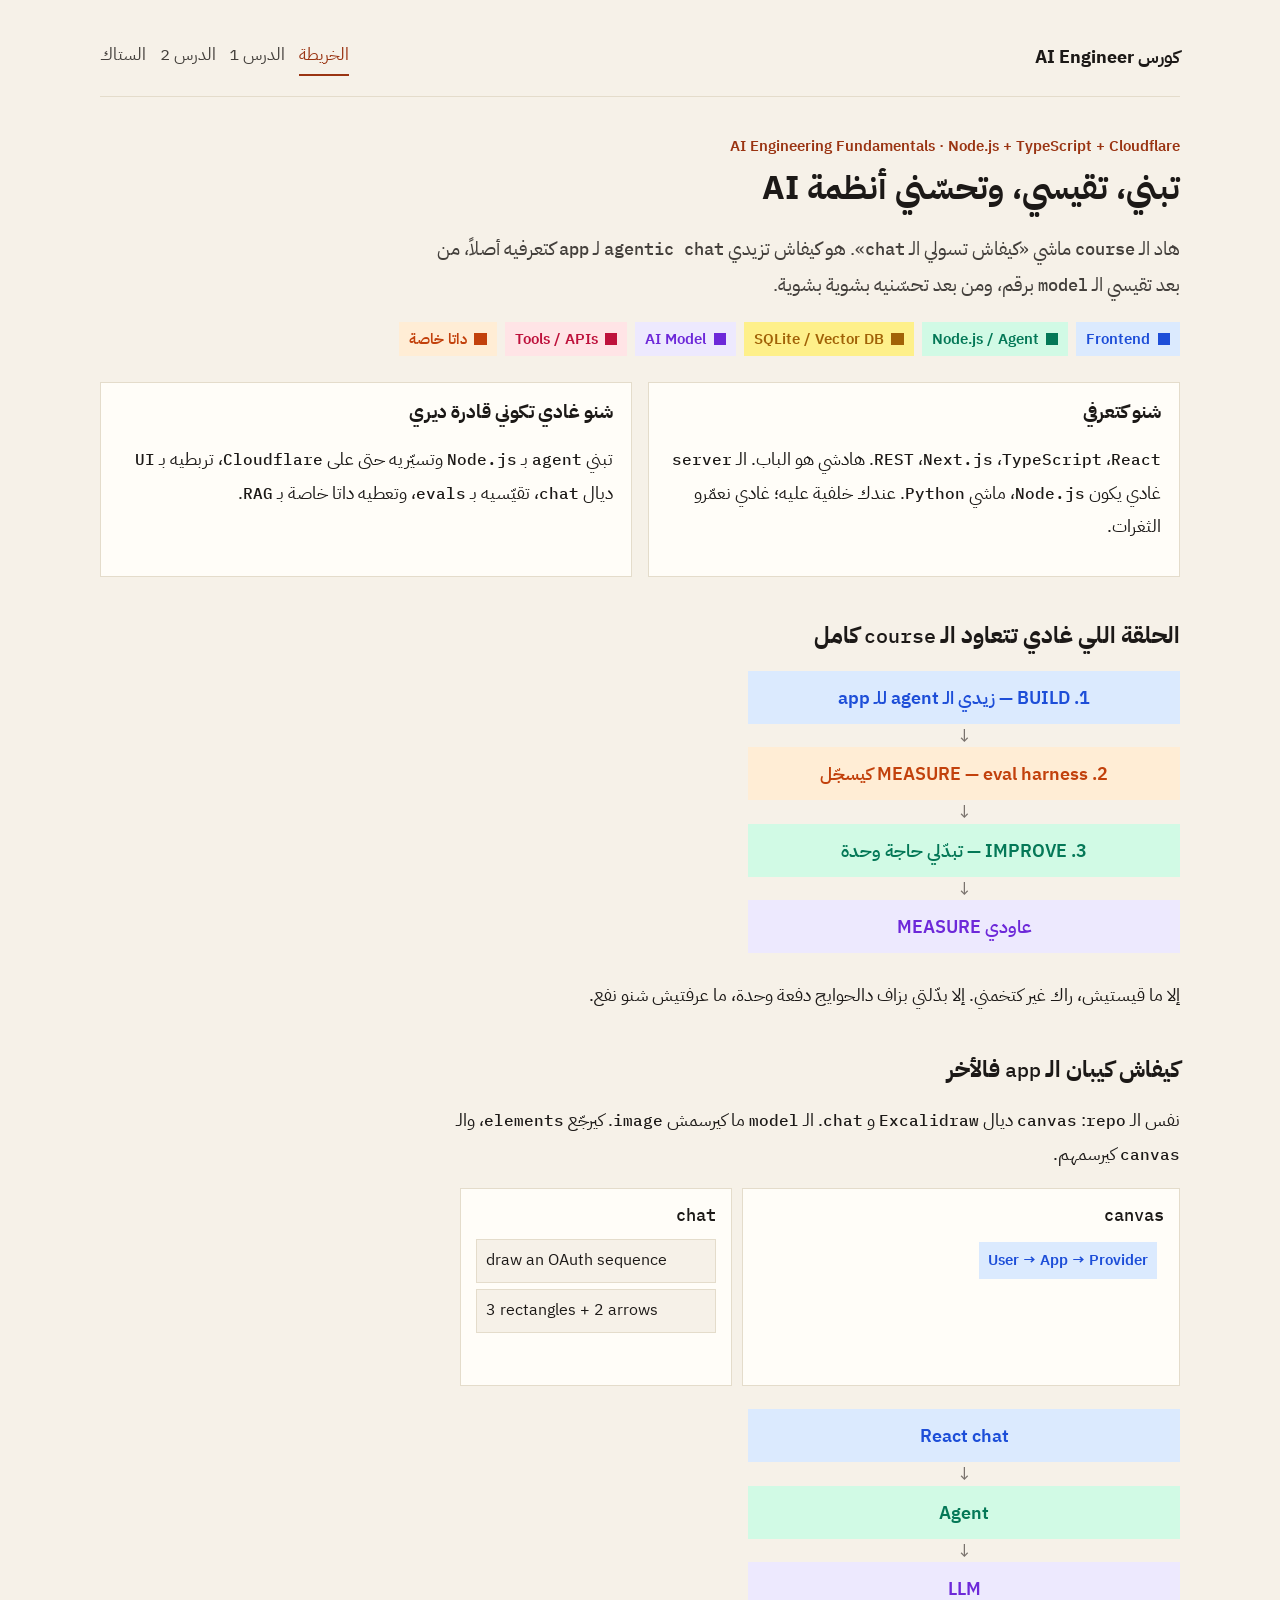
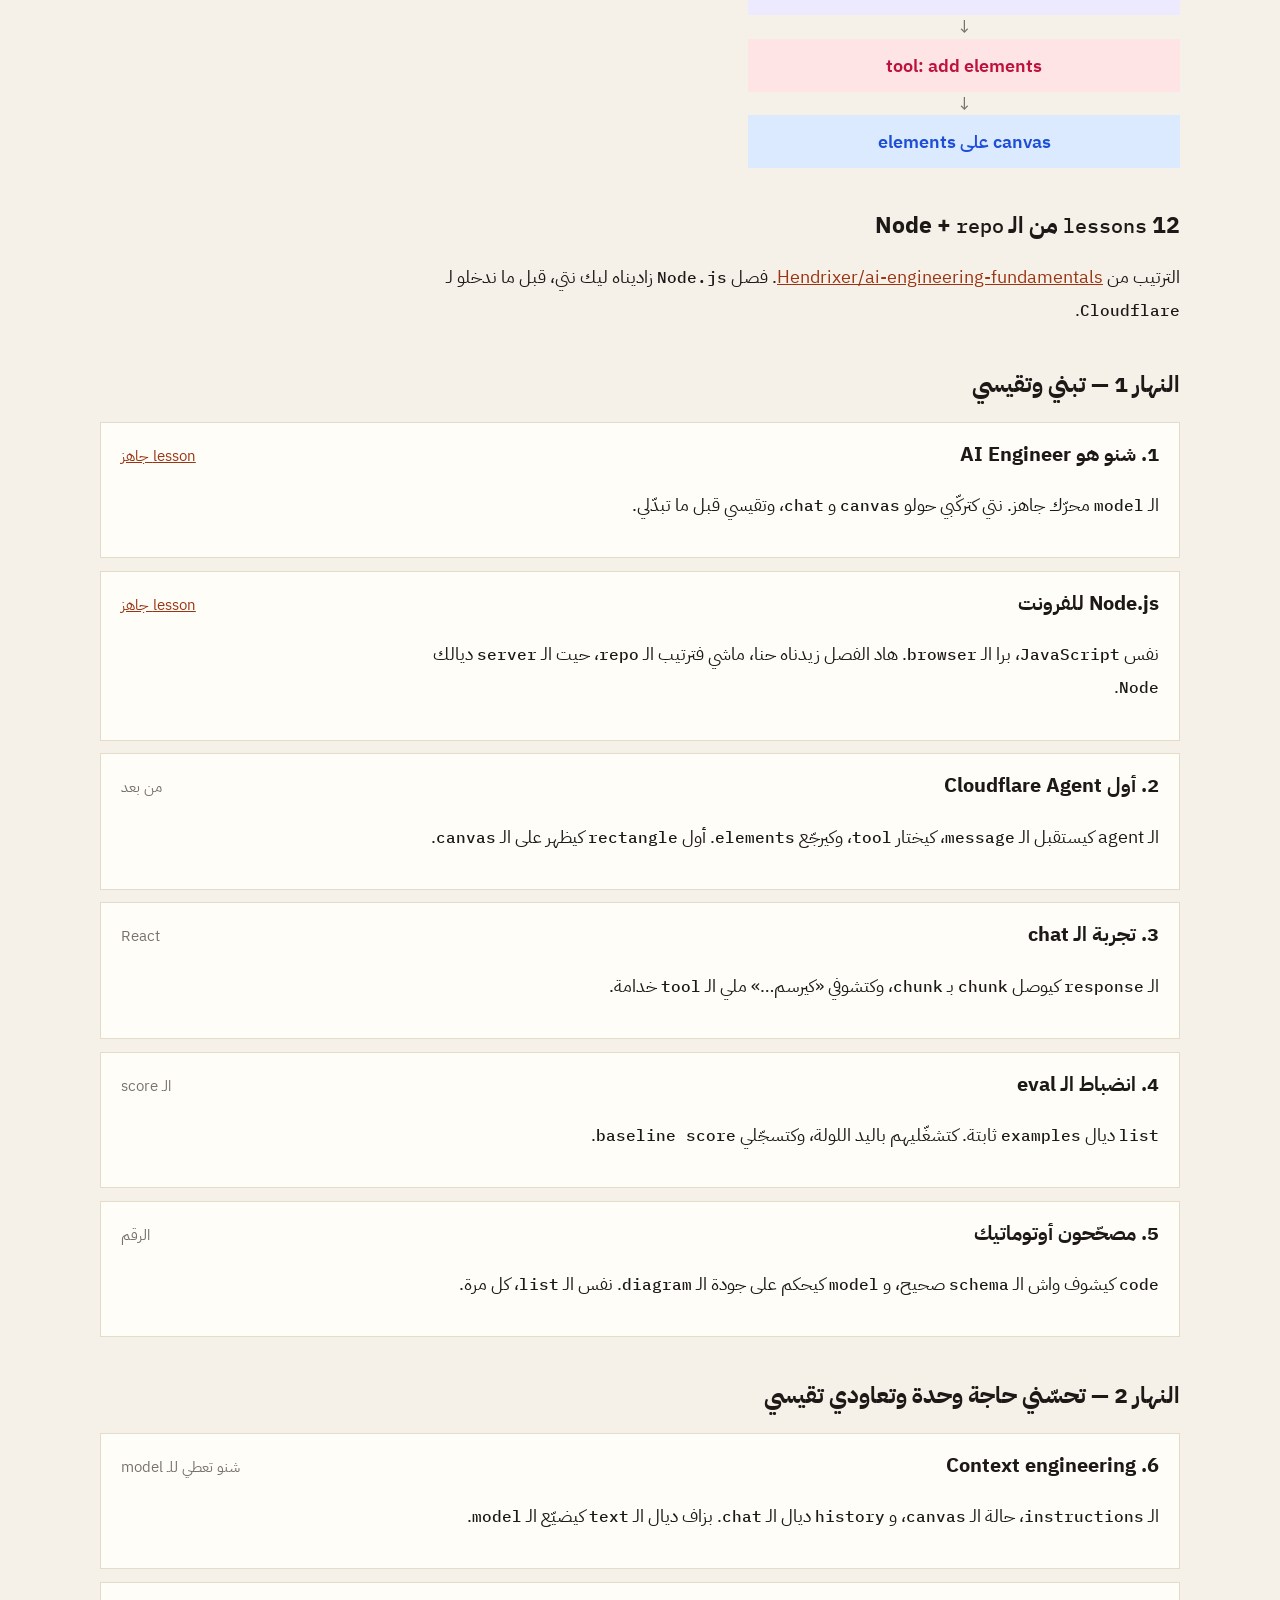
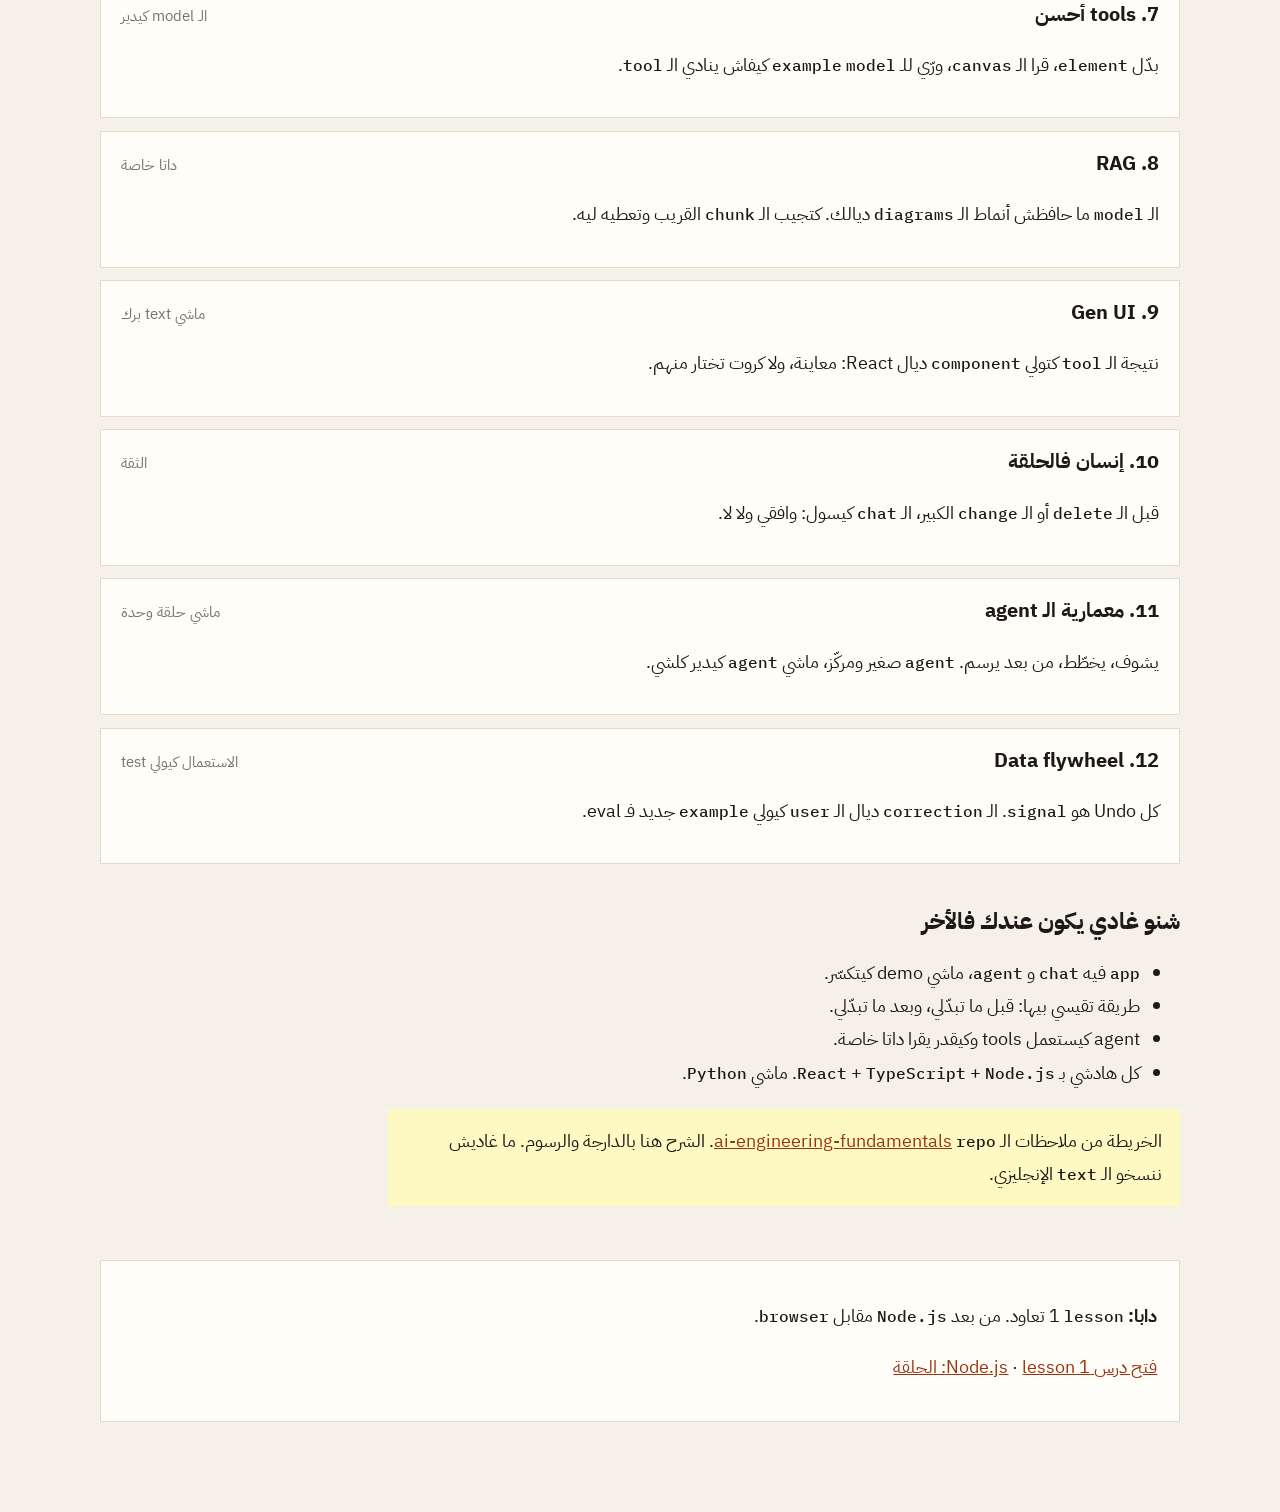
==== index.html @ 4b99bef3 "Initial commit" ====
<!DOCTYPE html>
<html lang="ar" dir="rtl">
<head>
  <meta charset="utf-8">
  <meta name="viewport" content="width=device-width, initial-scale=1">
  <title>الخريطة — AI Engineering Fundamentals</title>
  <link rel="stylesheet" href="assets/course.css">
</head>
<body data-root="." data-page="roadmap">
  <div class="wrap">
    <nav class="site-nav" data-nav></nav>

    <p class="kicker">AI Engineering Fundamentals · Node.js + TypeScript + Cloudflare</p>
    <h1>تبني، تقيسي، وتحسّني أنظمة AI</h1>
    <p class="lede">
      هاد الـ <bdi class="t" dir="ltr">course</bdi> ماشي «كيفاش تسولي الـ <bdi class="t" dir="ltr">chat</bdi>».
      هو كيفاش تزيدي
      <bdi class="t" dir="ltr">agentic chat</bdi>
      لـ <bdi class="t" dir="ltr">app</bdi> كتعرفيه أصلاً،
      من بعد تقيسي الـ <bdi class="t" dir="ltr">model</bdi> برقم،
      ومن بعد تحسّنيه بشوية بشوية.
    </p>

    <div class="legend">
      <span class="chip fe"><i></i> Frontend</span>
      <span class="chip be"><i></i> Node.js / Agent</span>
      <span class="chip db"><i></i> SQLite / Vector DB</span>
      <span class="chip md"><i></i> AI Model</span>
      <span class="chip ex"><i></i> Tools / APIs</span>
      <span class="chip da"><i></i> داتا خاصة</span>
    </div>

    <div class="grid-2">
      <article class="card">
        <h3>شنو كتعرفي</h3>
        <p>
          <bdi class="t" dir="ltr">React</bdi>،
          <bdi class="t" dir="ltr">TypeScript</bdi>،
          <bdi class="t" dir="ltr">Next.js</bdi>،
          <bdi class="t" dir="ltr">REST</bdi>.
          هادشي هو الباب. الـ <bdi class="t" dir="ltr">server</bdi> غادي يكون
          <bdi class="t" dir="ltr">Node.js</bdi>،
          ماشي
          <bdi class="t" dir="ltr">Python</bdi>.
          عندك خلفية عليه؛ غادي نعمّرو الثغرات.
        </p>
      </article>
      <article class="card">
        <h3>شنو غادي تكوني قادرة ديري</h3>
        <p>
          تبني
          <bdi class="t" dir="ltr">agent</bdi>
          بـ
          <bdi class="t" dir="ltr">Node.js</bdi>
          وتسيّريه حتى على
          <bdi class="t" dir="ltr">Cloudflare</bdi>،
          تربطيه بـ <bdi class="t" dir="ltr">UI</bdi> ديال <bdi class="t" dir="ltr">chat</bdi>،
          تقيّسيه بـ
          <bdi class="t" dir="ltr">evals</bdi>،
          وتعطيه داتا خاصة بـ
          <bdi class="t" dir="ltr">RAG</bdi>.
        </p>
      </article>
    </div>

    <h2>الحلقة اللي غادي تتعاود الـ <bdi class="t" dir="ltr">course</bdi> كامل</h2>
    <div class="flow">
      <div class="box fe">1. BUILD — زيدي الـ agent للـ app</div>
      <div class="arrow">↓</div>
      <div class="box da">2. MEASURE — eval harness كيسجّل</div>
      <div class="arrow">↓</div>
      <div class="box be">3. IMPROVE — تبدّلي حاجة وحدة</div>
      <div class="arrow">↓</div>
      <div class="box md">عاودي MEASURE</div>
    </div>
    <p>إلا ما قيستيش، راك غير كتخمني. إلا بدّلتي بزاف دالحوايج دفعة وحدة، ما عرفتيش شنو نفع.</p>

    <h2>كيفاش كيبان الـ <bdi class="t" dir="ltr">app</bdi> فالأخر</h2>
    <p>
      نفس الـ <bdi class="t" dir="ltr">repo</bdi>:
      <bdi class="t" dir="ltr">canvas</bdi>
      ديال
      <bdi class="t" dir="ltr">Excalidraw</bdi>
      و
      <bdi class="t" dir="ltr">chat</bdi>.
      الـ
      <bdi class="t" dir="ltr">model</bdi>
      ما كيرسمش
      <bdi class="t" dir="ltr">image</bdi>.
      كيرجّع
      <bdi class="t" dir="ltr">elements</bdi>،
      والـ
      <bdi class="t" dir="ltr">canvas</bdi>
      كيرسمهم.
    </p>
    <div class="screen" aria-label="canvas بجنب chat">
      <div class="pane">
        <h3><bdi class="t" dir="ltr">canvas</bdi></h3>
        <span class="shape fe" dir="ltr">User → App → Provider</span>
      </div>
      <div class="pane">
        <h3><bdi class="t" dir="ltr">chat</bdi></h3>
        <div class="msg" dir="ltr">draw an OAuth sequence</div>
        <div class="msg" dir="ltr">3 rectangles + 2 arrows</div>
      </div>
    </div>
    <div class="flow">
      <div class="box fe">React chat</div>
      <div class="arrow">↓</div>
      <div class="box be">Agent</div>
      <div class="arrow">↓</div>
      <div class="box md">LLM</div>
      <div class="arrow">↓</div>
      <div class="box ex" dir="ltr">tool: add elements</div>
      <div class="arrow">↓</div>
      <div class="box fe" dir="ltr">elements على canvas</div>
    </div>

    <h2>12 <bdi class="t" dir="ltr">lessons</bdi> من الـ <bdi class="t" dir="ltr">repo</bdi> + Node</h2>
    <p>
      الترتيب من
      <a href="https://github.com/Hendrixer/ai-engineering-fundamentals" dir="ltr">Hendrixer/ai-engineering-fundamentals</a>.
      فصل
      <bdi class="t" dir="ltr">Node.js</bdi>
      زاديناه ليك نتي، قبل ما ندخلو لـ
      <bdi class="t" dir="ltr">Cloudflare</bdi>.
    </p>

    <h2>النهار 1 — تبني وتقيسي</h2>
    <div class="phases">
      <section class="phase">
        <header>
          <h2>1. شنو هو AI Engineer</h2>
          <span class="meta"><a href="lessons/0002-build-measure-improve.html">lesson جاهز</a></span>
        </header>
        <p>الـ <bdi class="t" dir="ltr">model</bdi> محرّك جاهز. نتي كتركّبي حولو <bdi class="t" dir="ltr">canvas</bdi> و <bdi class="t" dir="ltr">chat</bdi>، وتقيسي قبل ما تبدّلي.</p>
      </section>
      <section class="phase">
        <header>
          <h2>Node.js للفرونت</h2>
          <span class="meta"><a href="lessons/0003-nodejs-vs-browser.html">lesson جاهز</a></span>
        </header>
        <p>نفس <bdi class="t" dir="ltr">JavaScript</bdi>، برا الـ <bdi class="t" dir="ltr">browser</bdi>. هاد الفصل زيدناه حنا، ماشي فترتيب الـ <bdi class="t" dir="ltr">repo</bdi>، حيت الـ <bdi class="t" dir="ltr">server</bdi> ديالك <bdi class="t" dir="ltr">Node</bdi>.</p>
      </section>
      <section class="phase">
        <header>
          <h2>2. أول Cloudflare Agent</h2>
          <span class="meta">من بعد</span>
        </header>
        <p>الـ agent كيستقبل الـ <bdi class="t" dir="ltr">message</bdi>، كيختار <bdi class="t" dir="ltr">tool</bdi>، وكيرجّع <bdi class="t" dir="ltr">elements</bdi>. أول <bdi class="t" dir="ltr">rectangle</bdi> كيظهر على الـ <bdi class="t" dir="ltr">canvas</bdi>.</p>
      </section>
      <section class="phase">
        <header>
          <h2>3. تجربة الـ chat</h2>
          <span class="meta">React</span>
        </header>
        <p>الـ <bdi class="t" dir="ltr">response</bdi> كيوصل <bdi class="t" dir="ltr">chunk</bdi> بـ <bdi class="t" dir="ltr">chunk</bdi>، وكتشوفي «كيرسم…» ملي الـ <bdi class="t" dir="ltr">tool</bdi> خدامة.</p>
      </section>
      <section class="phase">
        <header>
          <h2>4. انضباط الـ eval</h2>
          <span class="meta">الـ score</span>
        </header>
        <p><bdi class="t" dir="ltr">list</bdi> ديال <bdi class="t" dir="ltr">examples</bdi> ثابتة. كتشغّليهم باليد اللولة، وكتسجّلي <bdi class="t" dir="ltr">baseline score</bdi>.</p>
      </section>
      <section class="phase">
        <header>
          <h2>5. مصحّحون أوتوماتيك</h2>
          <span class="meta">الرقم</span>
        </header>
        <p><bdi class="t" dir="ltr">code</bdi> كيشوف واش الـ <bdi class="t" dir="ltr">schema</bdi> صحيح، و <bdi class="t" dir="ltr">model</bdi> كيحكم على جودة الـ <bdi class="t" dir="ltr">diagram</bdi>. نفس الـ <bdi class="t" dir="ltr">list</bdi>، كل مرة.</p>
      </section>
    </div>

    <h2>النهار 2 — تحسّني حاجة وحدة وتعاودي تقيسي</h2>
    <div class="phases">
      <section class="phase">
        <header>
          <h2>6. Context engineering</h2>
          <span class="meta">شنو تعطي للـ model</span>
        </header>
        <p>الـ <bdi class="t" dir="ltr">instructions</bdi>، حالة الـ <bdi class="t" dir="ltr">canvas</bdi>، و <bdi class="t" dir="ltr">history</bdi> ديال الـ <bdi class="t" dir="ltr">chat</bdi>. بزاف ديال الـ <bdi class="t" dir="ltr">text</bdi> كيضيّع الـ <bdi class="t" dir="ltr">model</bdi>.</p>
      </section>
      <section class="phase">
        <header>
          <h2>7. tools أحسن</h2>
          <span class="meta">الـ model كيدير</span>
        </header>
        <p>بدّل <bdi class="t" dir="ltr">element</bdi>، قرا الـ <bdi class="t" dir="ltr">canvas</bdi>، ورّي للـ <bdi class="t" dir="ltr">model</bdi> <bdi class="t" dir="ltr">example</bdi> كيفاش ينادي الـ <bdi class="t" dir="ltr">tool</bdi>.</p>
      </section>
      <section class="phase">
        <header>
          <h2>8. RAG</h2>
          <span class="meta">داتا خاصة</span>
        </header>
        <p>الـ <bdi class="t" dir="ltr">model</bdi> ما حافظش أنماط الـ <bdi class="t" dir="ltr">diagrams</bdi> ديالك. كتجيب الـ <bdi class="t" dir="ltr">chunk</bdi> القريب وتعطيه ليه.</p>
      </section>
      <section class="phase">
        <header>
          <h2>9. Gen UI</h2>
          <span class="meta">ماشي text برك</span>
        </header>
        <p>نتيجة الـ <bdi class="t" dir="ltr">tool</bdi> كتولي <bdi class="t" dir="ltr">component</bdi> ديال React: معاينة، ولا كروت تختار منهم.</p>
      </section>
      <section class="phase">
        <header>
          <h2>10. إنسان فالحلقة</h2>
          <span class="meta">الثقة</span>
        </header>
        <p>قبل الـ <bdi class="t" dir="ltr">delete</bdi> أو الـ <bdi class="t" dir="ltr">change</bdi> الكبير، الـ <bdi class="t" dir="ltr">chat</bdi> كيسول: وافقي ولا لا.</p>
      </section>
      <section class="phase">
        <header>
          <h2>11. معمارية الـ agent</h2>
          <span class="meta">ماشي حلقة وحدة</span>
        </header>
        <p>يشوف، يخطّط، من بعد يرسم. <bdi class="t" dir="ltr">agent</bdi> صغير ومركّز، ماشي <bdi class="t" dir="ltr">agent</bdi> كيدير كلشي.</p>
      </section>
      <section class="phase">
        <header>
          <h2>12. Data flywheel</h2>
          <span class="meta">الاستعمال كيولي test</span>
        </header>
        <p>كل Undo هو <bdi class="t" dir="ltr">signal</bdi>. الـ <bdi class="t" dir="ltr">correction</bdi> ديال الـ <bdi class="t" dir="ltr">user</bdi> كيولي <bdi class="t" dir="ltr">example</bdi> جديد فـ eval.</p>
      </section>
    </div>

    <h2>شنو غادي يكون عندك فالأخر</h2>
    <ul>
      <li><bdi class="t" dir="ltr">app</bdi> فيه <bdi class="t" dir="ltr">chat</bdi> و <bdi class="t" dir="ltr">agent</bdi>، ماشي demo كيتكسّر.</li>
      <li>طريقة تقيسي بيها: قبل ما تبدّلي، وبعد ما تبدّلي.</li>
      <li>agent كيستعمل tools وكيقدر يقرا داتا خاصة.</li>
      <li>كل هادشي بـ <bdi class="t" dir="ltr">Node.js</bdi> + <bdi class="t" dir="ltr">TypeScript</bdi> + <bdi class="t" dir="ltr">React</bdi>. ماشي <bdi class="t" dir="ltr">Python</bdi>.</li>
    </ul>

    <div class="note">
      الخريطة من ملاحظات الـ <bdi class="t" dir="ltr">repo</bdi>
      <a href="https://github.com/Hendrixer/ai-engineering-fundamentals" dir="ltr">ai-engineering-fundamentals</a>.
      الشرح هنا بالدارجة والرسوم. ما غاديش ننسخو الـ <bdi class="t" dir="ltr">text</bdi> الإنجليزي.
    </div>

    <div class="teacher">
        <p><strong>دابا:</strong> <bdi class="t" dir="ltr">lesson</bdi> 1 تعاود. من بعد <bdi class="t" dir="ltr">Node.js</bdi> مقابل <bdi class="t" dir="ltr">browser</bdi>.</p>
      <p>
        <a href="lessons/0003-nodejs-vs-browser.html">فتح درس Node.js</a>
        ·
        <a href="lessons/0002-build-measure-improve.html">lesson 1: الحلقة</a>
      </p>
    </div>
  </div>
  <script src="assets/course.js"></script>
</body>
</html>
---- assets/course.css ----
@import url("https://fonts.googleapis.com/css2?family=IBM+Plex+Sans+Arabic:wght@400;500;600;700&family=IBM+Plex+Sans:ital,wght@0,400;0,500;0,600;1,400&family=IBM+Plex+Mono:wght@400;500&display=swap");

:root {
  --ink: #1c1917;
  --ink-soft: #44403c;
  --paper: #f6f1e8;
  --paper-2: #fffdf8;
  --muted: #78716c;
  --line: #e4dccb;
  --accent: #9a3412;
  --accent-soft: #ffedd5;
  --ok: #166534;
  --ok-bg: #dcfce7;
  --bad: #9f1239;
  --bad-bg: #ffe4e6;
  --hint: #854d0e;
  --hint-bg: #fef9c3;
  --frontend: #1d4ed8;
  --frontend-bg: #dbeafe;
  --backend: #047857;
  --backend-bg: #d1fae5;
  --database: #a16207;
  --database-bg: #fef08a;
  --model: #6d28d9;
  --model-bg: #ede9fe;
  --extapi: #be123c;
  --extapi-bg: #ffe4e6;
  --data: #c2410c;
  --data-bg: #ffedd5;
  --measure: 42rem;
}

* { box-sizing: border-box; }
html { direction: rtl; font-size: 18px; }
body {
  margin: 0;
  color: var(--ink);
  background: var(--paper);
  font-family: "IBM Plex Sans Arabic", "IBM Plex Sans", sans-serif;
  line-height: 1.85;
}
a { color: var(--accent); }
.wrap { width: min(1080px, calc(100% - 2rem)); margin: 0 auto; padding: 1.25rem 0 5rem; }
.site-nav {
  display: flex; flex-wrap: wrap; gap: 0.5rem 1rem;
  align-items: center; justify-content: space-between;
  padding: 0.85rem 0 1.1rem; border-bottom: 1px solid var(--line); margin-bottom: 2rem;
}
.site-nav .brand { font-weight: 700; color: var(--ink); text-decoration: none; }
.site-nav .links { display: flex; gap: 0.75rem; flex-wrap: wrap; }
.site-nav .links a {
  text-decoration: none; color: var(--ink-soft); font-size: 0.92rem;
  padding: 0.15rem 0; border-bottom: 2px solid transparent;
}
.site-nav .links a[aria-current="page"] { color: var(--accent); border-bottom-color: var(--accent); }
.kicker { color: var(--accent); font-weight: 600; font-size: 0.82rem; margin: 0 0 0.35rem; }
h1, h2, h3 { font-weight: 700; line-height: 1.35; margin: 0 0 0.6rem; }
h1 { font-size: 1.85rem; max-width: 28rem; }
h2 { font-size: 1.25rem; margin-top: 2.4rem; }
h3 { font-size: 1.05rem; }
.lede { font-size: 1.08rem; color: var(--ink-soft); max-width: var(--measure); }
p, li { max-width: var(--measure); }
.t, bdi.t {
  unicode-bidi: isolate; direction: ltr;
  font-family: "IBM Plex Mono", ui-monospace, monospace;
  font-size: 0.88em; font-weight: 500;
}
pre, .code-block {
  direction: ltr; unicode-bidi: isolate; text-align: left;
  font-family: "IBM Plex Mono", ui-monospace, monospace;
  font-size: 0.86rem; line-height: 1.65;
  background: #1c1917; color: #f5f5f4;
  padding: 1rem 1.1rem; overflow-x: auto; margin: 0.8rem 0 1.1rem;
}
pre .c { color: #a8a29e; }
pre .k { color: #93c5fd; }
pre .s { color: #86efac; }
.legend { display: flex; flex-wrap: wrap; gap: 0.45rem; margin: 1rem 0 1.4rem; }
.chip {
  display: inline-flex; align-items: center; gap: 0.4rem;
  padding: 0.2rem 0.55rem; font-size: 0.82rem; font-weight: 600;
}
.chip i { width: 0.7rem; height: 0.7rem; display: inline-block; }
.fe { background: var(--frontend-bg); color: var(--frontend); }
.be { background: var(--backend-bg); color: var(--backend); }
.db { background: var(--database-bg); color: var(--database); }
.md { background: var(--model-bg); color: var(--model); }
.ex { background: var(--extapi-bg); color: var(--extapi); }
.da { background: var(--data-bg); color: var(--data); }
.fe i { background: var(--frontend); }
.be i { background: var(--backend); }
.db i { background: var(--database); }
.md i { background: var(--model); }
.ex i { background: var(--extapi); }
.da i { background: var(--data); }
.flow { display: flex; flex-direction: column; max-width: 24rem; margin: 1.1rem 0 1.4rem; }
.flow .box { padding: 0.55rem 0.8rem; font-weight: 600; text-align: center; }
.flow .arrow { color: var(--muted); text-align: center; line-height: 1.1; padding: 0.1rem 0; }
.hflow { display: flex; flex-wrap: wrap; align-items: center; gap: 0.35rem; margin: 1rem 0 1.3rem; }
.hflow .box { padding: 0.45rem 0.65rem; font-weight: 600; }
.hflow .arrow { color: var(--muted); }
.screen {
  display: grid; grid-template-columns: 1.45fr 0.9fr; gap: 0.55rem;
  max-width: 40rem; margin: 1rem 0 1.3rem;
}
.screen .pane {
  min-height: 11rem; padding: 0.75rem 0.85rem;
  border: 1px solid var(--line); background: var(--paper-2);
}
.screen .pane h3 { margin-top: 0; }
.screen .shape {
  display: inline-block; margin: 0.2rem 0.35rem 0.2rem 0;
  padding: 0.25rem 0.5rem; font-size: 0.82rem; font-weight: 600;
}
.screen .msg {
  margin: 0.35rem 0; padding: 0.35rem 0.5rem;
  background: var(--paper); border: 1px solid var(--line); font-size: 0.88rem;
}
.grid-2 { display: grid; grid-template-columns: 1fr 1fr; gap: 0.85rem; margin: 1rem 0; }
.card { background: var(--paper-2); border: 1px solid var(--line); padding: 0.9rem 1rem; }
.card h3 { margin-top: 0; }
.note, .warn, .ok, .ask { padding: 0.85rem 1rem; margin: 1.1rem 0; max-width: 44rem; }
.note { background: var(--hint-bg); }
.warn { background: var(--bad-bg); }
.ok { background: var(--ok-bg); }
.section { border-top: 1px solid var(--line); padding-top: 1.4rem; margin-top: 2rem; }
.section .num { color: var(--muted); font-size: 0.8rem; font-weight: 600; }
.phases { display: grid; gap: 0.7rem; margin: 1.2rem 0; }
.phase { background: var(--paper-2); border: 1px solid var(--line); padding: 1rem 1.1rem; }
.phase header { display: flex; gap: 0.8rem; align-items: baseline; justify-content: space-between; flex-wrap: wrap; }
.phase h2 { margin: 0; font-size: 1.12rem; }
.phase .meta { color: var(--muted); font-size: 0.85rem; }
.mods { margin: 0.7rem 0 0; padding: 0; list-style: none; display: flex; flex-wrap: wrap; gap: 0.35rem; }
.mods li {
  background: var(--paper); border: 1px solid var(--line);
  padding: 0.15rem 0.5rem; font-size: 0.82rem; max-width: none;
}
table { width: 100%; border-collapse: collapse; font-size: 0.92rem; margin: 1rem 0; }
th, td { border-bottom: 1px solid var(--line); padding: 0.45rem 0.4rem; text-align: right; vertical-align: top; }
th { color: var(--muted); font-weight: 600; }
.quiz .opts { display: grid; gap: 0.45rem; margin: 0.7rem 0; }
.quiz button {
  font: inherit; text-align: right; background: var(--paper-2);
  border: 1px solid var(--line); padding: 0.55rem 0.75rem; cursor: pointer; color: var(--ink);
}
.quiz button[aria-pressed="true"] { outline: 2px solid var(--ink); }
.quiz button.is-ok { background: var(--ok-bg); border-color: var(--ok); }
.quiz button.is-bad { background: var(--bad-bg); border-color: var(--bad); }
details.solution { margin: 0.8rem 0; border: 1px dashed var(--line); padding: 0.4rem 0.7rem; }
details.solution summary { cursor: pointer; font-weight: 600; color: var(--muted); }
.lvl { font-weight: 700; }
.teacher { margin-top: 3rem; padding: 1.1rem 1.2rem; background: var(--paper-2); border: 1px solid var(--line); }
.source { font-size: 0.92rem; color: var(--ink-soft); }
@media (max-width: 760px) {
  .grid-2, .screen { grid-template-columns: 1fr; }
}
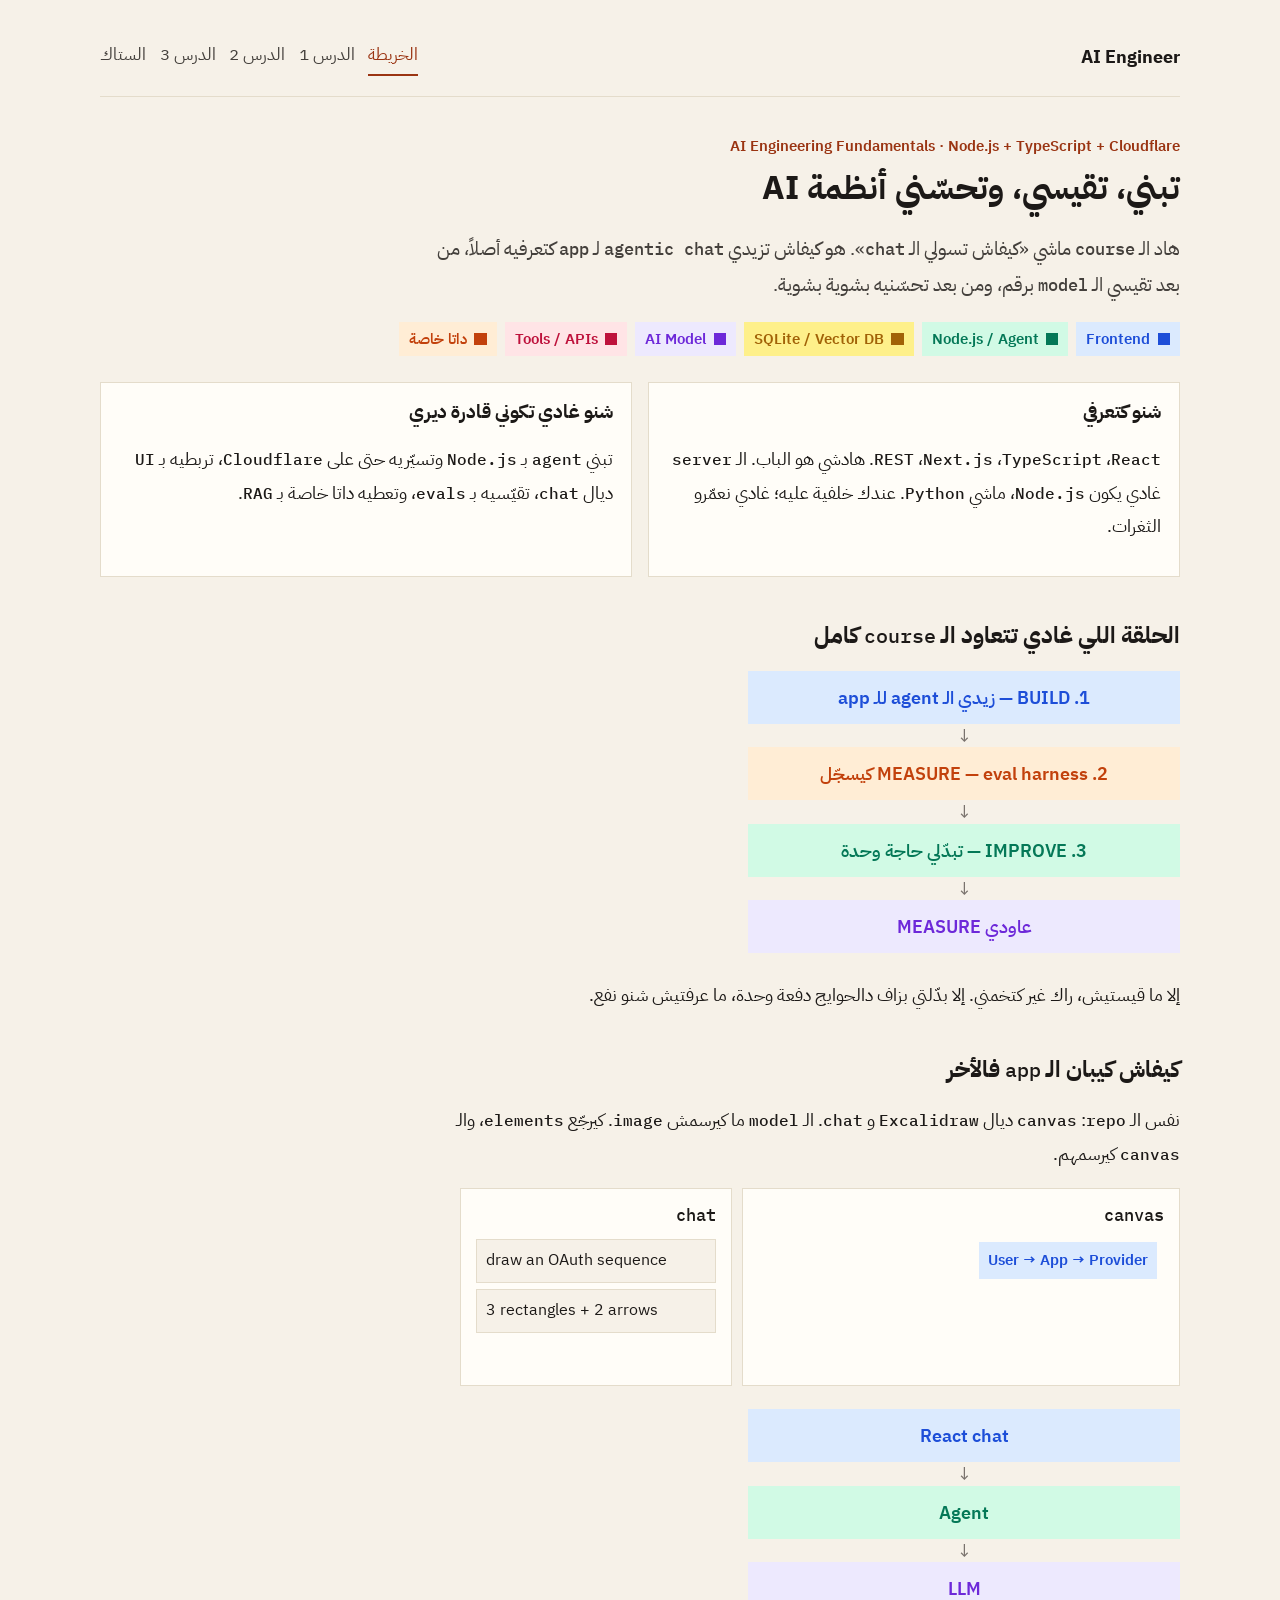
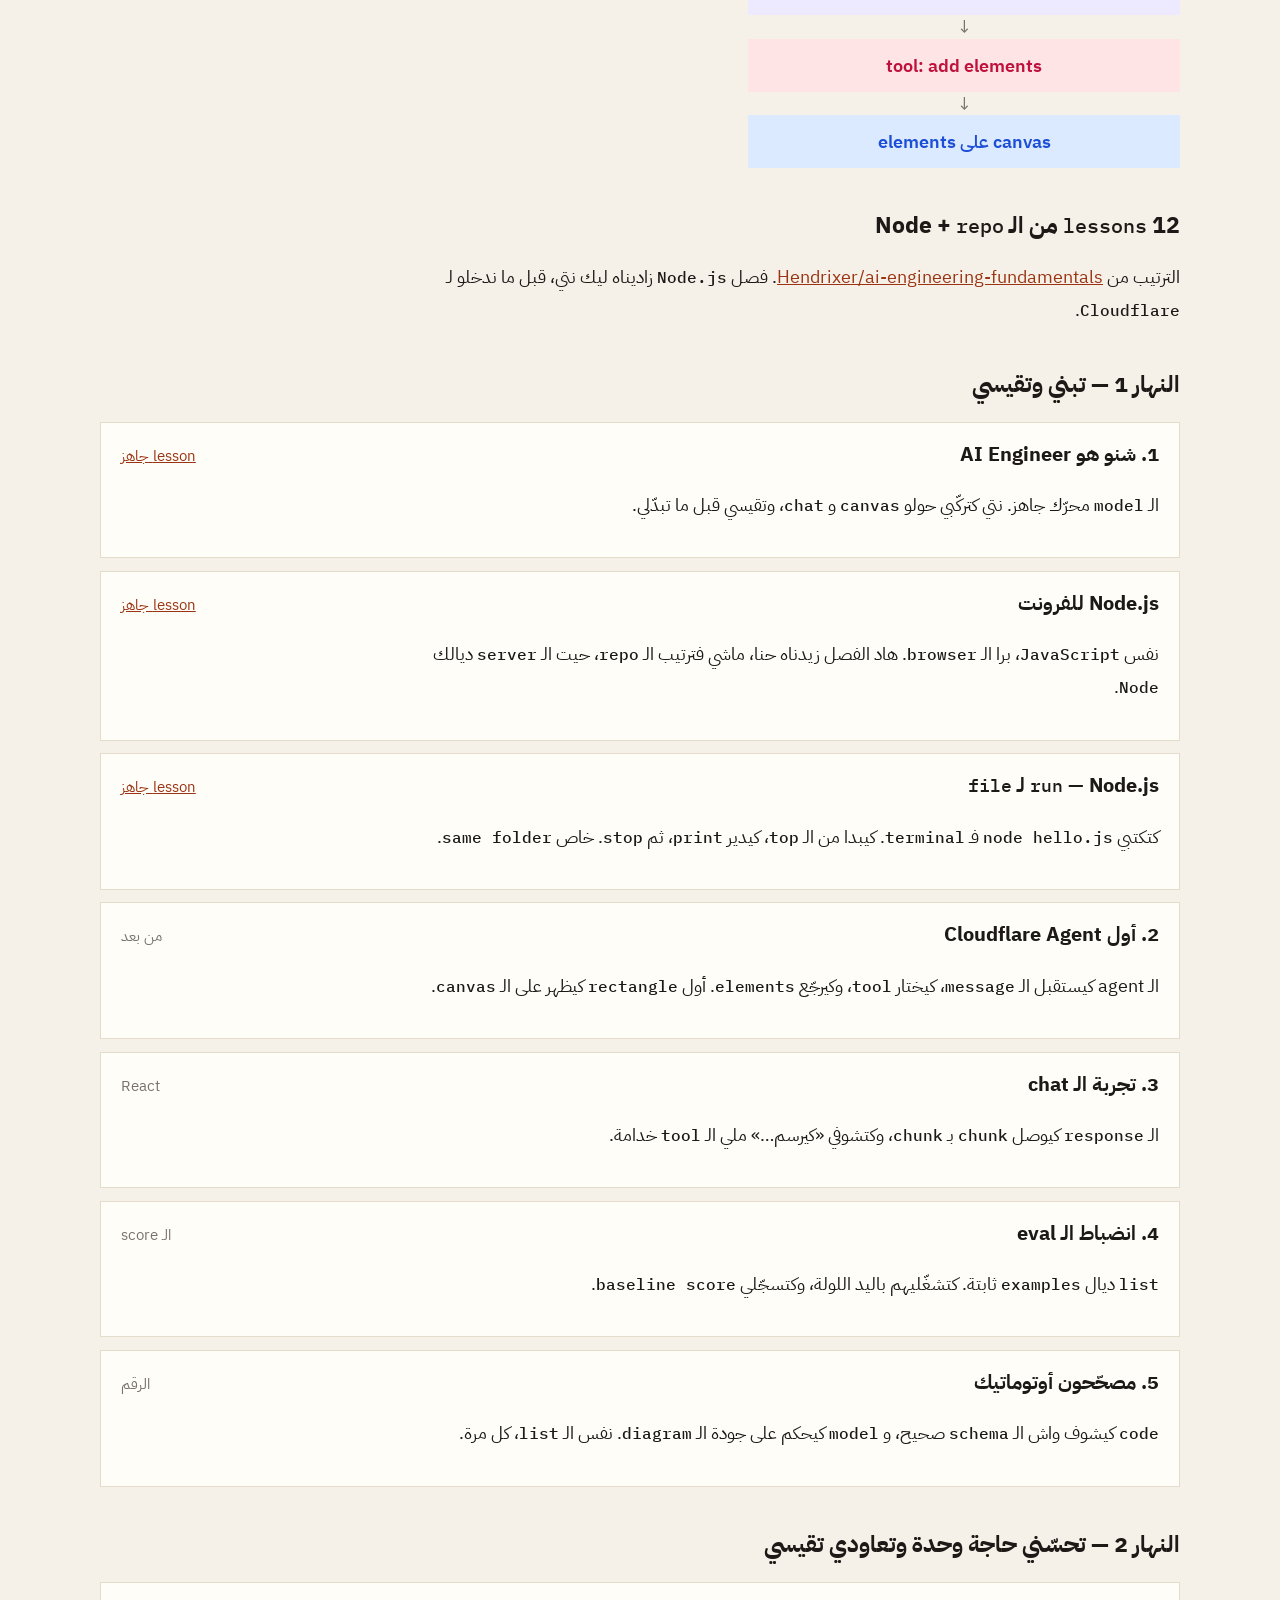
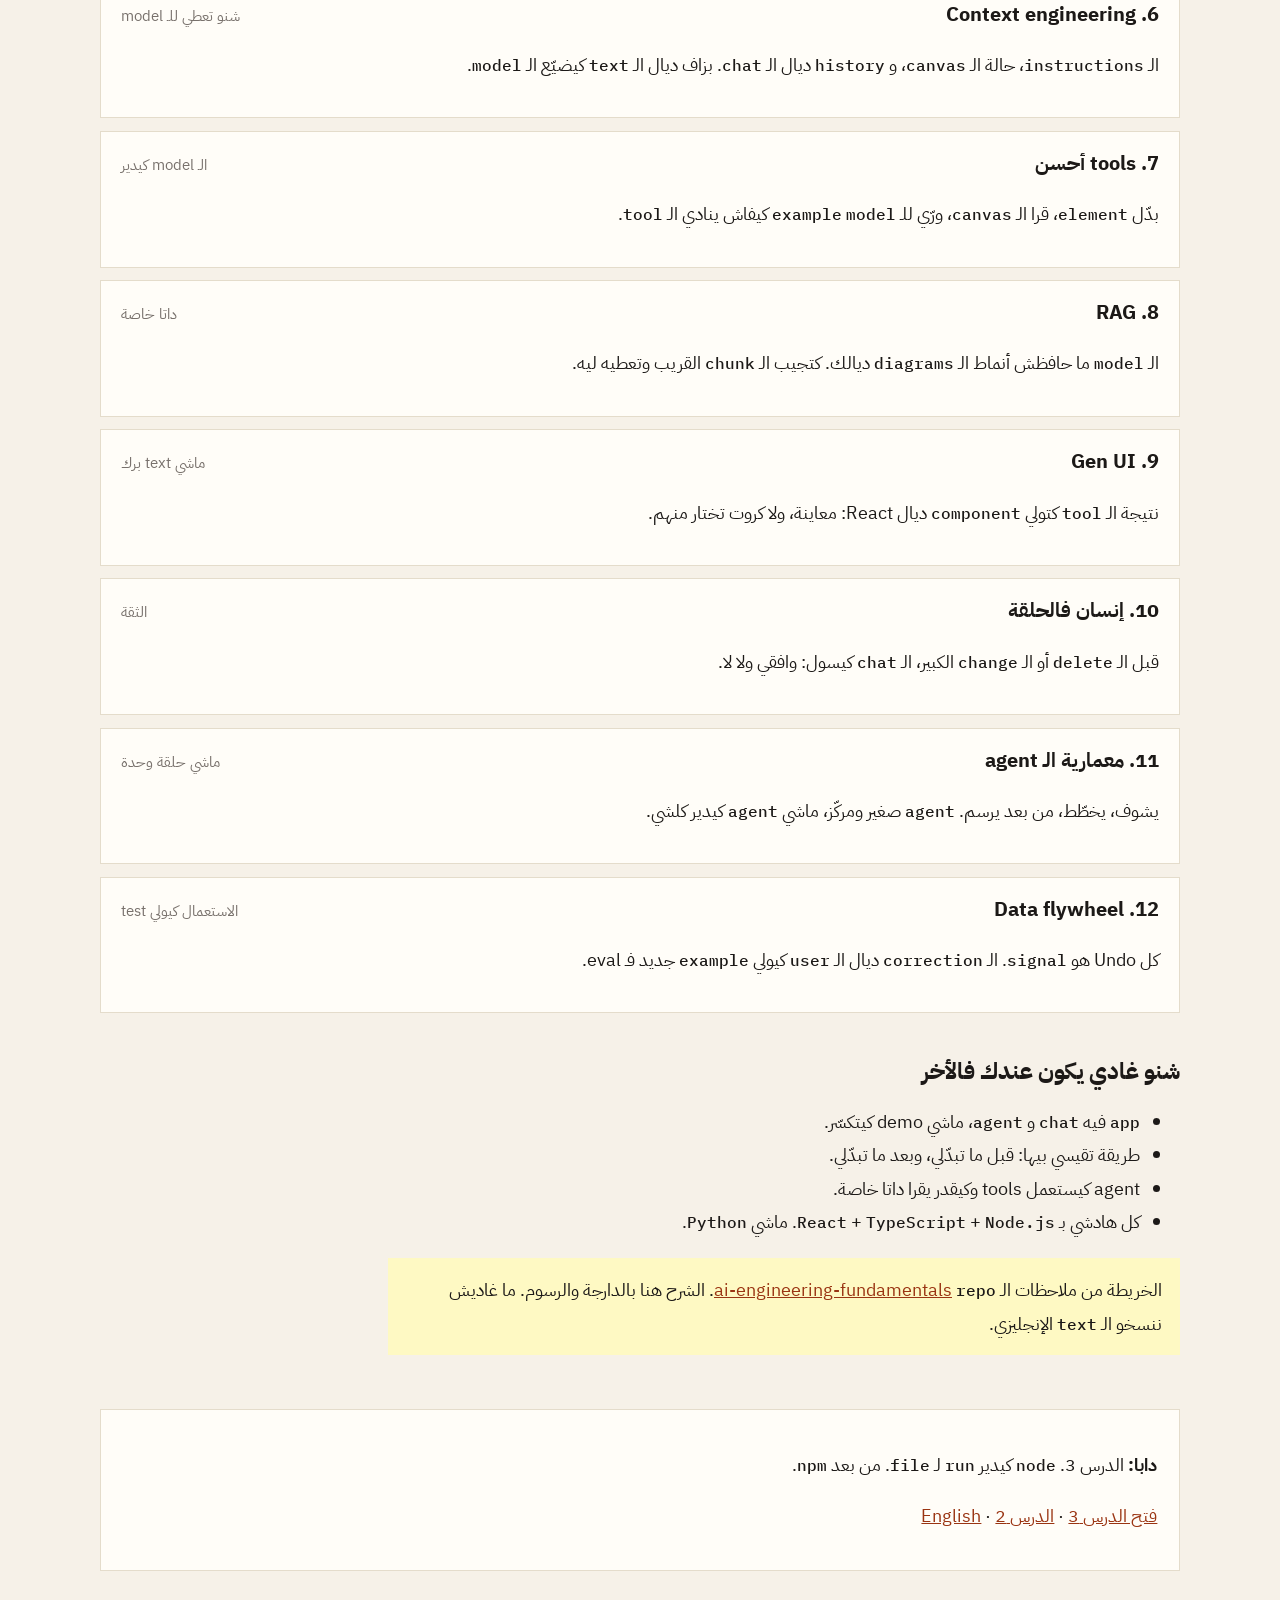
==== commit 279f0726: "Add lesson on running Node.js files and update resources" ====
--- a/index.html
+++ b/index.html
@@ -144,6 +144,26 @@
       </section>
       <section class="phase">
         <header>
+          <h2>Node.js — <bdi class="t" dir="ltr">run</bdi> لـ <bdi class="t" dir="ltr">file</bdi></h2>
+          <span class="meta"><a href="lessons/0004-run-a-node-file.html">lesson جاهز</a></span>
+        </header>
+        <p>
+          كتكتبي
+          <bdi class="t" dir="ltr">node hello.js</bdi>
+          فـ
+          <bdi class="t" dir="ltr">terminal</bdi>.
+          كيبدا من الـ
+          <bdi class="t" dir="ltr">top</bdi>،
+          كيدير
+          <bdi class="t" dir="ltr">print</bdi>،
+          ثم
+          <bdi class="t" dir="ltr">stop</bdi>.
+          خاص
+          <bdi class="t" dir="ltr">same folder</bdi>.
+        </p>
+      </section>
+      <section class="phase">
+        <header>
           <h2>2. أول Cloudflare Agent</h2>
           <span class="meta">من بعد</span>
         </header>
@@ -240,11 +260,13 @@
     </div>
 
     <div class="teacher">
-        <p><strong>دابا:</strong> <bdi class="t" dir="ltr">lesson</bdi> 1 تعاود. من بعد <bdi class="t" dir="ltr">Node.js</bdi> مقابل <bdi class="t" dir="ltr">browser</bdi>.</p>
+        <p><strong>دابا:</strong> الدرس 3. <bdi class="t" dir="ltr">node</bdi> كيدير <bdi class="t" dir="ltr">run</bdi> لـ <bdi class="t" dir="ltr">file</bdi>. من بعد <bdi class="t" dir="ltr">npm</bdi>.</p>
       <p>
-        <a href="lessons/0003-nodejs-vs-browser.html">فتح درس Node.js</a>
+        <a href="lessons/0004-run-a-node-file.html">فتح الدرس 3</a>
         ·
-        <a href="lessons/0002-build-measure-improve.html">lesson 1: الحلقة</a>
+        <a href="lessons/0003-nodejs-vs-browser.html">الدرس 2</a>
+        ·
+        <a href="ENGLISH.md">English</a>
       </p>
     </div>
   </div>
--- a/assets/course.css
+++ b/assets/course.css
@@ -151,6 +151,52 @@
 .lvl { font-weight: 700; }
 .teacher { margin-top: 3rem; padding: 1.1rem 1.2rem; background: var(--paper-2); border: 1px solid var(--line); }
 .source { font-size: 0.92rem; color: var(--ink-soft); }
+.term {
+  direction: ltr; unicode-bidi: isolate; text-align: left;
+  font-family: "IBM Plex Mono", ui-monospace, monospace;
+  font-size: 0.86rem; line-height: 1.65;
+  background: #1c1917; color: #f5f5f4;
+  padding: 1rem 1.1rem; overflow-x: auto; margin: 0.8rem 0 1.1rem;
+  max-width: 36rem;
+}
+.term .prompt { color: #86efac; }
+.term .out { color: #f5f5f4; }
+.term .err { color: #fda4af; }
+.filecard {
+  direction: ltr; text-align: left;
+  border: 1px solid var(--line); background: var(--paper-2);
+  max-width: 32rem; margin: 0.8rem 0 1.1rem;
+  font-family: "IBM Plex Mono", ui-monospace, monospace;
+  font-size: 0.86rem;
+}
+.filecard-name {
+  padding: 0.4rem 0.75rem; font-weight: 600;
+  background: var(--backend-bg); color: var(--backend);
+}
+.filecard-line {
+  display: flex; gap: 0.75rem; align-items: baseline;
+  padding: 0.4rem 0.75rem; border-top: 1px solid var(--line);
+}
+.filecard-line b { color: var(--muted); font-weight: 500; min-width: 1.1rem; }
+.filecard-line em { color: var(--accent); font-style: normal; font-weight: 600; margin-inline-start: auto; }
+.sim {
+  border: 1px solid var(--line); background: var(--paper-2);
+  padding: 0.85rem 1rem; margin: 1rem 0 1.2rem; max-width: 40rem;
+}
+.sim .sim-btn {
+  font: inherit; cursor: pointer; font-weight: 700;
+  background: var(--backend); color: #fff; border: 0;
+  padding: 0.4rem 0.9rem;
+}
+.words {
+  display: grid; grid-template-columns: repeat(auto-fill, minmax(15rem, 1fr));
+  gap: 0.55rem; margin: 1rem 0;
+}
+.words article {
+  background: var(--paper-2); border: 1px solid var(--line); padding: 0.6rem 0.75rem;
+}
+.words h3 { margin: 0 0 0.15rem; font-size: 1rem; }
+.words p { margin: 0; color: var(--ink-soft); font-size: 0.92rem; max-width: none; }
 @media (max-width: 760px) {
   .grid-2, .screen { grid-template-columns: 1fr; }
 }
